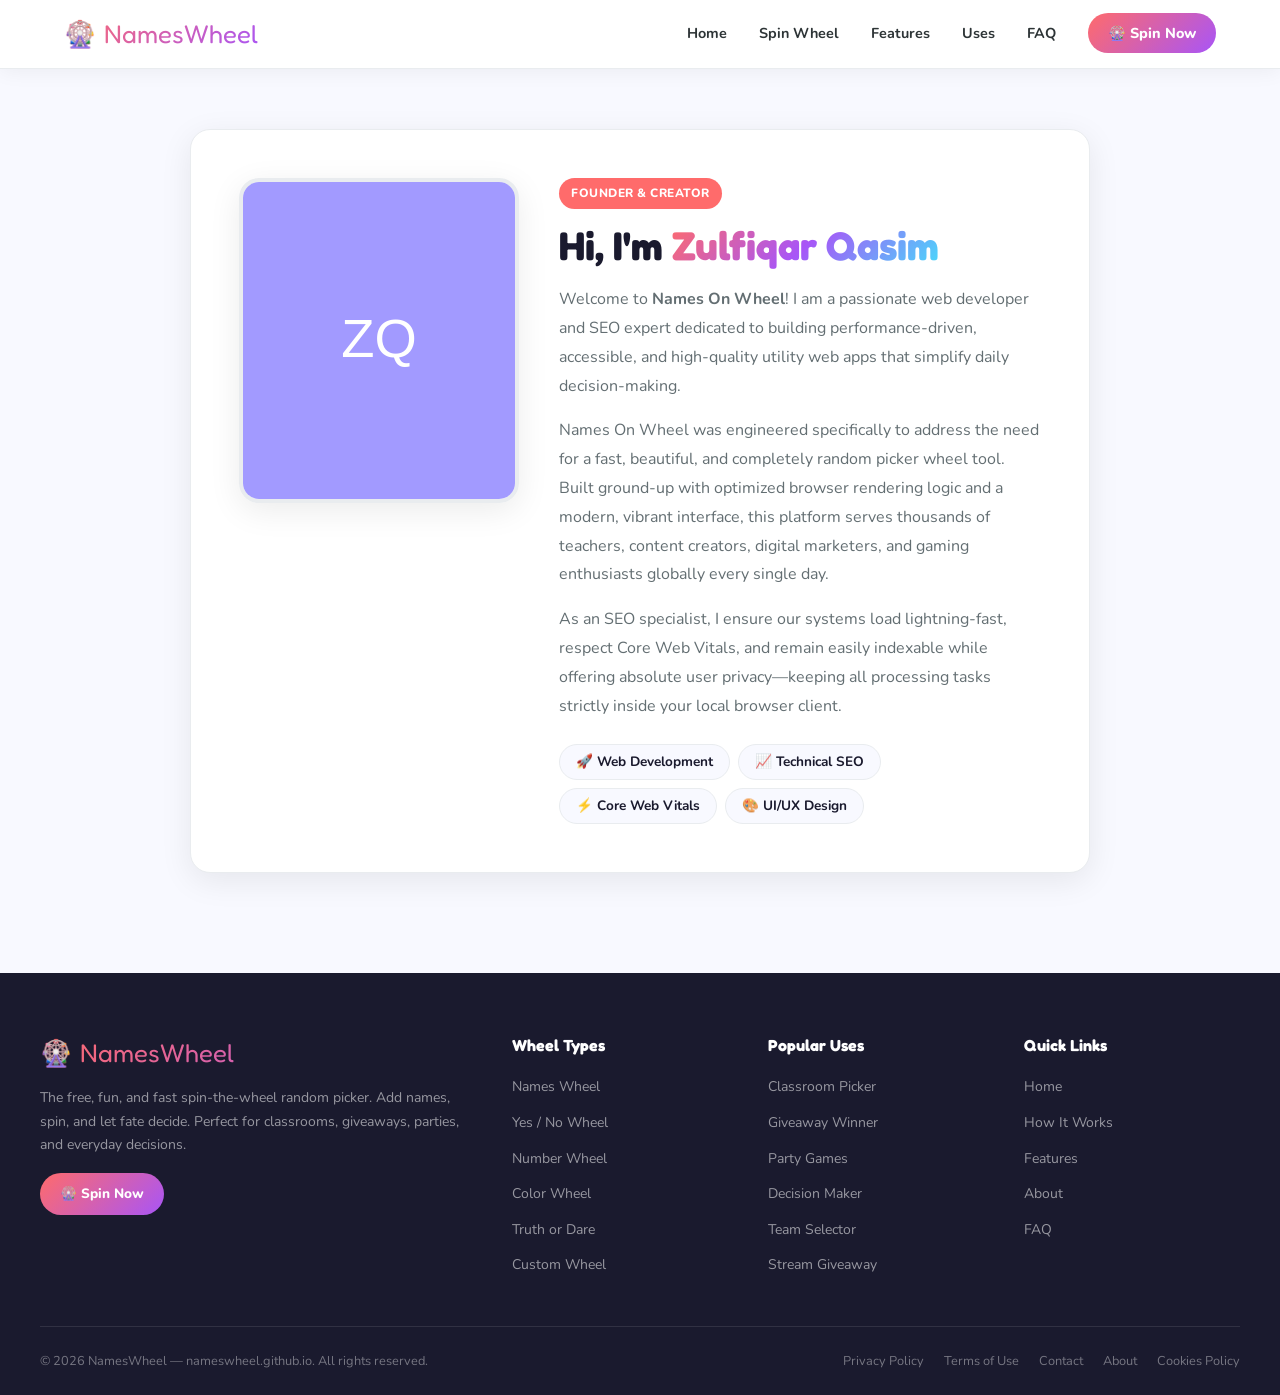
==== about.html @ 21688195 "Create about.html" ====
<!DOCTYPE html>
<html lang="en">
<head>
  <meta charset="UTF-8" />
  <meta name="viewport" content="width=device-width, initial-scale=1.0" />
  <title>About Us – Names On Wheel</title>
  <meta name="description" content="Meet Zulfiqar Qasim, the web developer and SEO expert behind Names On Wheel. Learn more about our high-performance random picker tool." />
  <meta name="author" content="Zulfiqar Qasim" />
  <link rel="canonical" href="https://nameswheel.github.io/about" />
  <link rel="icon" type="image/png" sizes="32x32" href="/favicon.png">

  <link rel="preconnect" href="https://fonts.googleapis.com" />
  <link rel="preconnect" href="https://fonts.gstatic.com" crossorigin />
  <link href="https://fonts.googleapis.com/css2?family=Fredoka+One&family=Nunito:wght@400;600;700;800;900&display=swap" rel="stylesheet" />

  <link rel="stylesheet" href="css/style.css" />

  <style>
    .internal-about-section { padding: 60px 0 100px; background: var(--bg2); }
    .internal-about-card { max-width: 900px; margin: 0 auto; background: #ffffff; padding: 48px; border-radius: var(--radius); border: 1px solid var(--border); box-shadow: var(--shadow); display: grid; grid-template-columns: 280px 1fr; gap: 40px; align-items: start; }
    .author-photo-wrapper { position: relative; width: 100%; border-radius: var(--radius); overflow: hidden; border: 4px solid var(--border); box-shadow: var(--shadow); }
    .author-photo-wrapper img { width: 100%; height: auto; display: block; filter: saturate(1.1); }
    .author-badge { background: var(--primary); color: white; padding: 6px 12px; font-weight: 800; text-transform: uppercase; font-size: 0.75rem; border-radius: 50px; display: inline-block; margin-bottom: 12px; font-family: var(--font-body); letter-spacing: 0.5px; }
    .internal-about-card h1 { font-family: var(--font-display); font-size: 2.5rem; margin-bottom: 16px; line-height: 1.2; color: var(--dark); }
    .author-bio p { color: var(--text-light); margin-bottom: 16px; line-height: 1.8; font-size: 1rem; }
    .author-expertise { display: flex; flex-wrap: wrap; gap: 8px; margin-top: 24px; }
    .expert-tag { background: var(--bg2); border: 1px solid var(--border); color: var(--dark); padding: 6px 16px; border-radius: 50px; font-size: 0.85rem; font-weight: 700; }
    @media (max-width: 768px) {
      .internal-about-card { grid-template-columns: 1fr; padding: 24px; gap: 24px; border-radius: var(--radius-sm); }
      .author-photo-wrapper { max-width: 200px; margin: 0 auto; }
      .internal-about-card h1 { font-size: 2rem; text-align: center; }
      .author-badge { display: block; width: max-content; margin: 0 auto 12px; }
    }
  </style>

  
</head>
<body>

  <div id="header-root"></div>

  <main class="internal-about-section">
    <div class="container">
      <div class="internal-about-card">
        
        <div class="author-photo-sidebar">
          <div class="author-photo-wrapper">
            <img src="assets/zulfiqar-qasim.png" alt="Zulfiqar Qasim" onerror="this.src='data:image/svg+xml;utf8,<svg xmlns=%22http://www.w3.org/2000/svg%22 width=%22300%22 height=%22350%22 style=%22background:%23a29bfe%22><text x=%2250%25%22 y=%2250%25%22 font-size=%2260%22 fill=%22white%22 font-family=%22sans-serif%22 text-anchor=%22middle%22 dy=%22.3em%22>ZQ</text></svg>'">
          </div>
        </div>

        <div class="author-bio">
          <span class="author-badge">Founder & Creator</span>
          <h1>Hi, I'm <span class="gradient-text">Zulfiqar Qasim</span></h1>
          
          <p>Welcome to <strong>Names On Wheel</strong>! I am a passionate web developer and SEO expert dedicated to building performance-driven, accessible, and high-quality utility web apps that simplify daily decision-making.</p>
          
          <p>Names On Wheel was engineered specifically to address the need for a fast, beautiful, and completely random picker wheel tool. Built ground-up with optimized browser rendering logic and a modern, vibrant interface, this platform serves thousands of teachers, content creators, digital marketers, and gaming enthusiasts globally every single day.</p>
          
          <p>As an SEO specialist, I ensure our systems load lightning-fast, respect Core Web Vitals, and remain easily indexable while offering absolute user privacy—keeping all processing tasks strictly inside your local browser client.</p>

          <div class="author-expertise">
            <span class="expert-tag">🚀 Web Development</span>
            <span class="expert-tag">📈 Technical SEO</span>
            <span class="expert-tag">⚡ Core Web Vitals</span>
            <span class="expert-tag">🎨 UI/UX Design</span>
          </div>
        </div>

      </div>
    </div>
  </main>

  <div id="footer-root"></div>

  <script src="js/header.js"></script>
  <script src="js/footer.js"></script>
  <script src="js/app.js"></script>
</body>
</html>
---- css/style.css ----
/* ============================================================
   NAMES ON WHEEL — Main Stylesheet
   Font: Fredoka One (display) + Nunito (body)
   Theme: White background, vivid color bursts
   ============================================================ */

:root {
  --primary: #ff6b6b;
  --primary2: #feca57;
  --accent: #48dbfb;
  --accent2: #ff9ff3;
  --purple: #a29bfe;
  --green: #1dd1a1;
  --dark: #1a1a2e;
  --dark2: #16213e;
  --text: #2d3436;
  --text-light: #636e72;
  --bg: #ffffff;
  --bg2: #f8f9ff;
  --bg3: #fff5f5;
  --border: #e9ecef;
  --shadow: 0 8px 32px rgba(0,0,0,0.08);
  --shadow-strong: 0 20px 60px rgba(0,0,0,0.12);
  --radius: 20px;
  --radius-sm: 12px;
  --font-display: 'Fredoka One', cursive;
  --font-body: 'Nunito', sans-serif;
}

*, *::before, *::after { box-sizing: border-box; margin: 0; padding: 0; }

html { scroll-behavior: smooth; }

body {
  font-family: var(--font-body);
  color: var(--text);
  background: var(--bg);
  overflow-x: hidden;
  line-height: 1.6;
}

/* ---- UTILITY ---- */
.container { max-width: 1200px; margin: 0 auto; padding: 0 24px; }
.gradient-text {
  background: linear-gradient(135deg, var(--primary), #a855f7, var(--accent));
  -webkit-background-clip: text; -webkit-text-fill-color: transparent; background-clip: text;
}
.section-tag {
  display: inline-block; background: linear-gradient(135deg,#ffecd2,#fcb69f);
  color: #c0392b; font-size: 0.75rem; font-weight: 800; letter-spacing: 2px;
  text-transform: uppercase; padding: 6px 16px; border-radius: 100px; margin-bottom: 16px;
}
.section-title { font-family: var(--font-display); font-size: clamp(1.8rem,4vw,2.8rem); line-height: 1.2; margin-bottom: 12px; }
.section-sub { color: var(--text-light); font-size: 1.05rem; max-width: 600px; margin: 0 auto 48px; text-align: center; }

/* ---- HEADER ---- */
.site-header {
  position: sticky; top: 0; z-index: 1000;
  background: rgba(255,255,255,0.95); backdrop-filter: blur(12px);
  border-bottom: 1px solid var(--border);
  box-shadow: 0 2px 20px rgba(0,0,0,0.06);
}
.header-inner {
  display: flex; align-items: center; justify-content: space-between;
  padding: 0 24px; max-width: 1200px; margin: 0 auto; height: 68px;
}
.logo {
  font-family: var(--font-display); font-size: 1.6rem; text-decoration: none;
  background: linear-gradient(135deg, var(--primary), #a855f7);
  -webkit-background-clip: text; -webkit-text-fill-color: transparent; background-clip: text;
  display: flex; align-items: center; gap: 8px;
}
.logo-icon { font-style: normal; -webkit-text-fill-color: initial; }
.nav-links { display: flex; gap: 32px; list-style: none; }
.nav-links a {
  text-decoration: none; color: var(--text); font-weight: 700; font-size: 0.9rem;
  transition: color .2s; position: relative;
}
.nav-links a::after {
  content: ''; position: absolute; bottom: -4px; left: 0; right: 0; height: 2px;
  background: var(--primary); border-radius: 2px; transform: scaleX(0); transition: transform .2s;
}
.nav-links a:hover { color: var(--primary); }
.nav-links a:hover::after { transform: scaleX(1); }
.nav-cta {
  background: linear-gradient(135deg,var(--primary),#a855f7);
  color: white !important; padding: 10px 20px; border-radius: 100px;
  font-weight: 800 !important;
}
.nav-cta::after { display: none; }
.hamburger { display: none; background: none; border: none; cursor: pointer; padding: 4px; }
.ham-line { display: block; width: 24px; height: 2.5px; background: var(--text); border-radius: 2px; margin: 5px 0; transition: all .3s; }
.mobile-nav { display: none; }

/* ---- HERO ---- */
.hero {
  position: relative; overflow: hidden;
  background: linear-gradient(135deg, #1a1a2e 0%, #16213e 40%, #0f3460 100%);
  padding: 90px 24px 0;
}
.hero-bg-circles { position: absolute; inset: 0; pointer-events: none; }
.hc {
  position: absolute; border-radius: 50%;
  background: radial-gradient(circle, rgba(255,107,107,0.25), transparent 70%);
  animation: pulse-slow 6s ease-in-out infinite;
}
.hc1 { width: 400px; height: 400px; top: -100px; left: -100px; animation-delay: 0s; }
.hc2 { width: 300px; height: 300px; top: 50%; right: -50px; background: radial-gradient(circle,rgba(72,219,251,0.2),transparent 70%); animation-delay: 2s; }
.hc3 { width: 200px; height: 200px; bottom: 100px; left: 30%; background: radial-gradient(circle,rgba(162,155,254,0.2),transparent 70%); animation-delay: 4s; }
.hc4 { width: 150px; height: 150px; top: 40px; right: 20%; background: radial-gradient(circle,rgba(254,202,87,0.2),transparent 70%); animation-delay: 1s; }
.hc5 { width: 80px; height: 80px; bottom: 120px; right: 10%; background: radial-gradient(circle,rgba(255,159,243,0.3),transparent 70%); animation-delay: 3s; }

@keyframes pulse-slow { 0%,100%{transform:scale(1);opacity:.8} 50%{transform:scale(1.2);opacity:1} }

.hero-content { position: relative; z-index: 2; max-width: 1200px; margin: 0 auto; display: flex; align-items: center; justify-content: space-between; gap: 60px; }
.hero-text { flex: 1; }
.hero-badge {
  display: inline-flex; align-items: center; gap: 6px;
  background: rgba(255,255,255,0.1); border: 1px solid rgba(255,255,255,0.2);
  color: #feca57; font-size: 0.85rem; font-weight: 700; padding: 8px 16px;
  border-radius: 100px; margin-bottom: 20px; backdrop-filter: blur(4px);
}
.hero-text h1 {
  font-family: var(--font-display); font-size: clamp(2.2rem,5vw,3.8rem);
  line-height: 1.15; color: white; margin-bottom: 20px;
}
.hero-text .gradient-text {
  background: linear-gradient(135deg,#feca57,#ff6b6b,#ff9ff3);
  -webkit-background-clip: text; -webkit-text-fill-color: transparent; background-clip: text;
}
.hero-sub { color: rgba(255,255,255,0.8); font-size: 1.1rem; margin-bottom: 28px; max-width: 500px; }
.hero-stats { display: flex; gap: 32px; margin-bottom: 36px; }
.stat { display: flex; flex-direction: column; }
.stat strong { font-family: var(--font-display); font-size: 2rem; color: #feca57; line-height: 1; }
.stat span { color: rgba(255,255,255,0.6); font-size: 0.8rem; font-weight: 600; }
.btn-hero {
  display: inline-flex; align-items: center; gap: 10px;
  background: linear-gradient(135deg,#ff6b6b,#a855f7);
  color: white; font-size: 1rem; font-weight: 800; padding: 16px 32px;
  border-radius: 100px; text-decoration: none; box-shadow: 0 8px 32px rgba(255,107,107,0.4);
  transition: transform .2s, box-shadow .2s;
}
.btn-hero:hover { transform: translateY(-2px); box-shadow: 0 12px 40px rgba(255,107,107,0.5); }
.hero-wheel-preview { flex: 0 0 320px; display: flex; justify-content: center; }
.mini-wheel { position: relative; }
.mini-wheel-pin {
  position: absolute; top: -10px; left: 50%; transform: translateX(-50%);
  font-size: 1.6rem; color: white; filter: drop-shadow(0 2px 8px rgba(0,0,0,0.5));
  z-index: 5; animation: pin-bounce .6s ease-in-out infinite alternate;
}
@keyframes pin-bounce { from{transform:translateX(-50%) translateY(0)} to{transform:translateX(-50%) translateY(4px)} }
.hero-wave { margin-top: 60px; }
.hero-wave svg { display: block; }

/* ---- WHEEL TYPES NAV ---- */
.wheel-types-nav { padding: 60px 0; background: white; text-align: center; }
.wheel-type-cards { display: flex; gap: 16px; flex-wrap: wrap; justify-content: center; margin-top: 8px; }
.wt-card {
  display: flex; flex-direction: column; align-items: center; gap: 8px;
  padding: 20px 24px; border-radius: var(--radius); border: 2px solid var(--border);
  cursor: pointer; transition: all .25s; background: white; min-width: 130px;
}
.wt-card:hover, .wt-card.active {
  border-color: var(--primary); background: #fff5f5;
  transform: translateY(-4px); box-shadow: 0 8px 24px rgba(255,107,107,0.15);
}
.wt-icon { width: 48px; height: 48px; border-radius: 14px; display: flex; align-items: center; justify-content: center; font-size: 1.5rem; }
.wt-card strong { font-weight: 800; font-size: 0.9rem; }
.wt-card span { font-size: 0.75rem; color: var(--text-light); }

/* ---- SPINNER SECTION ---- */
.spinner-section { padding: 60px 0; background: var(--bg2); }
.spinner-layout { display: grid; grid-template-columns: 280px 1fr 260px; gap: 28px; align-items: start; }

/* Controls */
.spinner-controls {
  background: white; border-radius: var(--radius); padding: 24px;
  box-shadow: var(--shadow); border: 1px solid var(--border);
}
.controls-header { display: flex; align-items: center; justify-content: space-between; margin-bottom: 16px; }
.controls-header h3 { font-family: var(--font-display); font-size: 1.2rem; }
.controls-actions { display: flex; gap: 8px; }
.ctrl-btn {
  background: var(--bg2); border: 1px solid var(--border); border-radius: 10px;
  width: 36px; height: 36px; cursor: pointer; font-size: 1rem; transition: all .2s;
}
.ctrl-btn:hover { background: #fff0f0; border-color: var(--primary); transform: scale(1.1); }
.entry-input-area { margin-bottom: 16px; }
#entriesInput {
  width: 100%; padding: 12px; border: 1.5px solid var(--border); border-radius: 12px;
  font-family: var(--font-body); font-size: 0.9rem; resize: vertical; outline: none;
  transition: border-color .2s; line-height: 1.6;
}
#entriesInput:focus { border-color: var(--primary); }
.input-actions { margin-top: 8px; }
.btn-add {
  width: 100%; display: flex; align-items: center; justify-content: center; gap: 8px;
  background: linear-gradient(135deg,var(--primary),#a855f7);
  color: white; border: none; padding: 10px; border-radius: 12px;
  font-family: var(--font-body); font-weight: 800; font-size: 0.9rem; cursor: pointer;
  transition: transform .2s, box-shadow .2s;
}
.btn-add:hover { transform: translateY(-1px); box-shadow: 0 4px 16px rgba(255,107,107,0.35); }
.entries-list-wrap { margin-bottom: 16px; }
.entries-list-header { display: flex; justify-content: space-between; align-items: center; margin-bottom: 8px; font-size: 0.8rem; font-weight: 700; }
.link-btn { background: none; border: none; color: var(--primary); cursor: pointer; font-size: 0.8rem; font-weight: 700; font-family: var(--font-body); }
.entries-list { list-style: none; max-height: 180px; overflow-y: auto; display: flex; flex-direction: column; gap: 4px; }
.entries-list::-webkit-scrollbar { width: 4px; }
.entries-list::-webkit-scrollbar-thumb { background: var(--border); border-radius: 4px; }
.entry-item {
  display: flex; align-items: center; gap: 8px; padding: 6px 10px;
  background: var(--bg2); border-radius: 8px; font-size: 0.85rem;
}
.entry-dot { width: 10px; height: 10px; border-radius: 50%; flex-shrink: 0; }
.entry-name { flex: 1; font-weight: 600; overflow: hidden; text-overflow: ellipsis; white-space: nowrap; }
.entry-del { background: none; border: none; cursor: pointer; color: #ccc; font-size: 0.85rem; padding: 2px; transition: color .2s; }
.entry-del:hover { color: var(--primary); }
.theme-picker { margin-bottom: 16px; }
.theme-label { font-size: 0.8rem; font-weight: 800; display: block; margin-bottom: 8px; }
.theme-swatches { display: flex; gap: 8px; }
.swatch {
  width: 28px; height: 28px; border-radius: 50%; cursor: pointer; border: 3px solid transparent;
  transition: transform .2s, border-color .2s; outline: none;
}
.swatch[data-theme="vivid"] { background: linear-gradient(135deg,#ff6b6b,#feca57,#48dbfb,#ff9ff3); }
.swatch[data-theme="candy"] { background: linear-gradient(135deg,#fd79a8,#e17055,#fdcb6e); }
.swatch[data-theme="ocean"] { background: linear-gradient(135deg,#00b894,#0984e3,#74b9ff); }
.swatch[data-theme="sunset"] { background: linear-gradient(135deg,#e17055,#fdcb6e,#fd79a8); }
.swatch[data-theme="forest"] { background: linear-gradient(135deg,#00b894,#55efc4,#26de81); }
.swatch[data-theme="mono"] { background: linear-gradient(135deg,#636e72,#b2bec3,#dfe6e9); }
.swatch.active, .swatch:hover { transform: scale(1.2); border-color: var(--dark); }
.spin-options { display: flex; flex-direction: column; gap: 8px; }
.opt-toggle { display: flex; align-items: center; gap: 8px; cursor: pointer; font-size: 0.85rem; font-weight: 600; }
.opt-toggle input { accent-color: var(--primary); width: 16px; height: 16px; }

/* Wheel Center */
.wheel-center { display: flex; flex-direction: column; align-items: center; gap: 20px; }
.wheel-wrapper { position: relative; display: flex; align-items: center; justify-content: center; }
.wheel-glow {
  position: absolute; width: 500px; height: 500px; border-radius: 50%;
  background: radial-gradient(circle,rgba(255,107,107,0.15),transparent 70%);
  animation: glow-pulse 3s ease-in-out infinite;
}
@keyframes glow-pulse { 0%,100%{transform:scale(1)} 50%{transform:scale(1.1)} }
#wheelCanvas { display: block; border-radius: 50%; box-shadow: 0 20px 80px rgba(0,0,0,0.15), 0 0 0 6px white, 0 0 0 8px rgba(255,107,107,0.3); cursor: pointer; }
.wheel-pointer {
  position: absolute; top: -18px; left: 50%; transform: translateX(-50%);
  font-size: 2rem; color: var(--primary); filter: drop-shadow(0 4px 8px rgba(0,0,0,0.2));
  z-index: 10; animation: pointer-bob .8s ease-in-out infinite alternate;
}
@keyframes pointer-bob { from{transform:translateX(-50%) translateY(0)} to{transform:translateX(-50%) translateY(5px)} }
.wheel-center-btn {
  position: absolute; width: 76px; height: 76px; border-radius: 50%; z-index: 10;
  background: white; box-shadow: 0 4px 20px rgba(0,0,0,0.2), inset 0 2px 4px rgba(255,255,255,0.8);
  display: flex; align-items: center; justify-content: center; cursor: pointer;
  font-family: var(--font-display); font-size: 0.95rem; font-weight: 700;
  background: linear-gradient(135deg,#ff6b6b,#a855f7); color: white;
  transition: transform .2s;
}
.wheel-center-btn:hover { transform: scale(1.08); }
.btn-spin {
  display: flex; align-items: center; gap: 10px;
  background: linear-gradient(135deg,var(--primary),#a855f7);
  color: white; border: none; padding: 16px 48px; border-radius: 100px;
  font-family: var(--font-body); font-weight: 900; font-size: 1.1rem; cursor: pointer;
  box-shadow: 0 8px 32px rgba(255,107,107,0.4); transition: all .2s; letter-spacing: 1px;
}
.btn-spin:hover { transform: translateY(-3px); box-shadow: 0 14px 40px rgba(255,107,107,0.5); }
.btn-spin:active { transform: translateY(-1px); }
.btn-spin:disabled { opacity: 0.6; cursor: not-allowed; transform: none; }

/* Results Panel */
.results-panel {
  background: white; border-radius: var(--radius); padding: 24px;
  box-shadow: var(--shadow); border: 1px solid var(--border); display: flex; flex-direction: column; gap: 16px;
}
.results-panel h3 { font-family: var(--font-display); font-size: 1.2rem; }
.winner-display {
  min-height: 120px; border-radius: var(--radius-sm);
  border: 2px dashed var(--border); display: flex; align-items: center; justify-content: center;
  transition: all .3s;
}
.winner-placeholder { text-align: center; color: var(--text-light); }
.winner-placeholder .winner-icon { font-size: 2rem; display: block; margin-bottom: 8px; }
.winner-placeholder p { font-size: 0.85rem; }
.winner-card {
  width: 100%; padding: 20px; text-align: center;
  background: linear-gradient(135deg,#fff5f5,#ffecd2);
  border-radius: var(--radius-sm);
}
.winner-card .w-emoji { font-size: 2.5rem; }
.winner-card .w-label { font-size: 0.75rem; font-weight: 800; color: var(--text-light); letter-spacing: 1px; text-transform: uppercase; margin: 8px 0 4px; }
.winner-card .w-name { font-family: var(--font-display); font-size: 1.5rem; color: var(--primary); }
.winner-card .w-spin-num { font-size: 0.75rem; color: var(--text-light); margin-top: 6px; }
.history-wrap { flex: 1; }
.history-header { display: flex; justify-content: space-between; font-size: 0.8rem; font-weight: 800; margin-bottom: 8px; }
.history-list { list-style: none; display: flex; flex-direction: column; gap: 4px; max-height: 200px; overflow-y: auto; }
.history-list::-webkit-scrollbar { width: 3px; }
.history-list::-webkit-scrollbar-thumb { background: var(--border); }
.history-item { display: flex; justify-content: space-between; align-items: center; padding: 6px 10px; background: var(--bg2); border-radius: 8px; font-size: 0.8rem; }
.hi-name { font-weight: 700; }
.hi-time { color: var(--text-light); font-size: 0.72rem; }
.history-empty { color: var(--text-light); font-size: 0.85rem; text-align: center; padding: 16px; }
.share-result { display: flex; gap: 8px; }
.btn-share, .btn-copy {
  flex: 1; padding: 10px; border: none; border-radius: 12px; cursor: pointer;
  font-family: var(--font-body); font-weight: 700; font-size: 0.85rem; transition: all .2s;
}
.btn-share { background: linear-gradient(135deg,#48dbfb,#0984e3); color: white; }
.btn-copy { background: var(--bg2); color: var(--text); border: 1.5px solid var(--border); }
.btn-copy:hover { background: #f0f0f0; }

/* ---- HOW IT WORKS ---- */
.how-it-works { padding: 80px 0; background: white; text-align: center; }
.steps-grid { display: flex; align-items: center; justify-content: center; gap: 0; flex-wrap: wrap; margin-top: 8px; }
.step-card {
  flex: 1; min-width: 200px; max-width: 280px; padding: 36px 24px;
  background: white; border-radius: var(--radius); border: 2px solid var(--border);
  position: relative; transition: all .3s;
}
.step-card:hover { border-color: var(--primary); transform: translateY(-6px); box-shadow: var(--shadow-strong); }
.step-num { font-family: var(--font-display); font-size: 3rem; color: rgba(255,107,107,0.12); position: absolute; top: 12px; right: 20px; }
.step-icon { font-size: 2.5rem; margin-bottom: 16px; }
.step-card h4 { font-family: var(--font-display); font-size: 1.2rem; margin-bottom: 10px; }
.step-card p { font-size: 0.9rem; color: var(--text-light); }
.step-arrow { font-size: 2rem; color: var(--primary); padding: 0 16px; opacity: 0.5; }

/* ---- FEATURES ---- */
.features-section { padding: 80px 0; background: var(--bg2); text-align: center; }
.features-grid { display: grid; grid-template-columns: repeat(auto-fill, minmax(240px, 1fr)); gap: 24px; margin-top: 8px; text-align: left; }
.feat-card {
  background: white; border-radius: var(--radius); padding: 28px 24px;
  border: 1px solid var(--border); transition: all .3s;
}
.feat-card:hover { transform: translateY(-6px); box-shadow: var(--shadow-strong); border-color: var(--primary); }
.feat-icon { font-size: 2rem; margin-bottom: 14px; }
.feat-card h4 { font-family: var(--font-display); font-size: 1.1rem; margin-bottom: 8px; }
.feat-card p { font-size: 0.875rem; color: var(--text-light); }

/* ---- USE CASES ---- */
.use-cases-section { padding: 80px 0; background: white; text-align: center; }
.use-cases-grid { display: grid; grid-template-columns: repeat(auto-fill, minmax(300px, 1fr)); gap: 24px; text-align: left; }
.use-card {
  border-radius: var(--radius); padding: 32px 28px; position: relative;
  overflow: hidden; background: white; border: 1px solid var(--border); transition: all .3s;
}
.use-card:hover { transform: translateY(-6px); box-shadow: var(--shadow-strong); }
.use-bg { position: absolute; top: 0; left: 0; right: 0; height: 6px; }
.use-emoji { font-size: 2.5rem; display: block; margin-bottom: 14px; }
.use-card h4 { font-family: var(--font-display); font-size: 1.15rem; margin-bottom: 10px; }
.use-card p { font-size: 0.875rem; color: var(--text-light); }

/* ---- ABOUT ---- */
.about-section { padding: 80px 0; background: var(--bg2); }
.about-grid { display: grid; grid-template-columns: 1fr 1fr; gap: 60px; align-items: center; }
.about-text .section-tag { margin-bottom: 16px; }
.about-text h2 { font-family: var(--font-display); font-size: clamp(1.8rem,3vw,2.4rem); margin-bottom: 20px; line-height: 1.2; }
.about-text p { color: var(--text-light); margin-bottom: 16px; line-height: 1.8; }
.about-tags { display: flex; flex-wrap: wrap; gap: 8px; margin-top: 24px; }
.tag {
  background: white; border: 1.5px solid var(--border); color: var(--text);
  padding: 6px 14px; border-radius: 100px; font-size: 0.8rem; font-weight: 700;
  transition: all .2s;
}
.tag:hover { border-color: var(--primary); color: var(--primary); background: #fff5f5; }
.about-visual { display: flex; align-items: center; justify-content: center; }
.about-card-stack { position: relative; width: 260px; height: 260px; }
.acard {
  position: absolute; border-radius: var(--radius); padding: 16px 24px;
  font-family: var(--font-display); font-size: 1.1rem; white-space: nowrap;
  color: white; box-shadow: var(--shadow-strong);
}
.acard1 { background: linear-gradient(135deg,#ff6b6b,#feca57); top: 0; left: 0; transform: rotate(-6deg); z-index: 4; }
.acard2 { background: linear-gradient(135deg,#a29bfe,#6c5ce7); top: 40px; right: 0; transform: rotate(4deg); z-index: 3; }
.acard3 { background: linear-gradient(135deg,#1dd1a1,#10ac84); bottom: 60px; left: 20px; transform: rotate(-3deg); z-index: 2; }
.acard4 { background: linear-gradient(135deg,#48dbfb,#0984e3); bottom: 0; right: 20px; transform: rotate(5deg); z-index: 1; }

/* ---- FAQ ---- */
.faq-section { padding: 80px 0; background: white; text-align: center; }
.faq-list { max-width: 760px; margin: 0 auto; text-align: left; }
.faq-item { border: 1.5px solid var(--border); border-radius: var(--radius-sm); margin-bottom: 12px; overflow: hidden; }
.faq-q {
  width: 100%; display: flex; justify-content: space-between; align-items: center;
  padding: 18px 20px; background: white; border: none; cursor: pointer;
  font-family: var(--font-body); font-weight: 800; font-size: 0.95rem; text-align: left;
  transition: background .2s; gap: 16px;
}
.faq-q:hover { background: #fff5f5; }
.faq-arrow { font-size: 1.4rem; color: var(--primary); flex-shrink: 0; transition: transform .3s; }
.faq-item.open .faq-arrow { transform: rotate(45deg); }
.faq-a { display: none; padding: 0 20px 18px; }
.faq-item.open .faq-a { display: block; }
.faq-a p { font-size: 0.9rem; color: var(--text-light); line-height: 1.7; }
.faq-a code { background: var(--bg2); padding: 2px 6px; border-radius: 4px; font-size: 0.85rem; }

/* ---- CTA ---- */
.cta-section {
  padding: 80px 24px; position: relative; overflow: hidden;
  background: linear-gradient(135deg,#1a1a2e,#16213e,#0f3460); text-align: center;
}
.cta-bg-circles { position: absolute; inset: 0; pointer-events: none; }
.cc { position: absolute; border-radius: 50%; }
.cc1 { width: 500px; height: 500px; top: -200px; left: -200px; background: radial-gradient(circle,rgba(255,107,107,0.2),transparent 70%); }
.cc2 { width: 400px; height: 400px; bottom: -150px; right: -150px; background: radial-gradient(circle,rgba(72,219,251,0.15),transparent 70%); }
.cta-content { position: relative; z-index: 2; }
.cta-content h2 { font-family: var(--font-display); font-size: clamp(1.8rem,4vw,2.8rem); color: white; margin-bottom: 16px; }
.cta-content p { color: rgba(255,255,255,0.75); font-size: 1.05rem; max-width: 540px; margin: 0 auto 32px; }
.btn-cta-hero { margin: 0 auto; }

/* ---- FOOTER ---- */
.site-footer { background: var(--dark); color: rgba(255,255,255,0.8); padding: 60px 24px 24px; }
.footer-inner { max-width: 1200px; margin: 0 auto; }
.footer-grid { display: grid; grid-template-columns: 2fr 1fr 1fr 1fr; gap: 40px; margin-bottom: 48px; }
.footer-brand .logo { color: white; }
.footer-brand p { color: rgba(255,255,255,0.55); font-size: 0.875rem; margin-top: 12px; line-height: 1.7; }
.footer-col h5 { font-family: var(--font-display); color: white; font-size: 1rem; margin-bottom: 16px; }
.footer-col ul { list-style: none; display: flex; flex-direction: column; gap: 10px; }
.footer-col a { color: rgba(255,255,255,0.55); text-decoration: none; font-size: 0.875rem; transition: color .2s; }
.footer-col a:hover { color: #feca57; }
.footer-bottom { border-top: 1px solid rgba(255,255,255,0.1); padding-top: 24px; display: flex; justify-content: space-between; align-items: center; flex-wrap: wrap; gap: 12px; }
.footer-bottom p { font-size: 0.8rem; color: rgba(255,255,255,0.4); }
.footer-bottom-links { display: flex; gap: 20px; }
.footer-bottom-links a { color: rgba(255,255,255,0.4); font-size: 0.8rem; text-decoration: none; transition: color .2s; }
.footer-bottom-links a:hover { color: #feca57; }

/* ---- MODAL ---- */
.modal-overlay {
  display: none; position: fixed; inset: 0; z-index: 9999;
  background: rgba(0,0,0,0.6); backdrop-filter: blur(6px);
  align-items: center; justify-content: center;
}
.modal-overlay.active { display: flex; }
.modal-box {
  background: white; border-radius: var(--radius); padding: 48px 40px; text-align: center;
  box-shadow: 0 40px 120px rgba(0,0,0,0.3); position: relative; overflow: hidden;
  max-width: 400px; width: 90%; animation: modal-pop .4s cubic-bezier(0.175,0.885,0.32,1.275);
}
@keyframes modal-pop { from{transform:scale(0.7);opacity:0} to{transform:scale(1);opacity:1} }
.modal-emoji { font-size: 4rem; margin-bottom: 8px; }
.modal-box h2 { font-family: var(--font-display); font-size: 1.8rem; margin-bottom: 16px; color: var(--text); }
.modal-winner-name { font-family: var(--font-display); font-size: 2.2rem; color: var(--primary); margin-bottom: 28px; padding: 16px 24px; background: #fff5f5; border-radius: var(--radius-sm); }
.modal-actions { display: flex; gap: 12px; }
.btn-modal-spin, .btn-modal-close {
  flex: 1; padding: 14px; border: none; border-radius: 14px; cursor: pointer;
  font-family: var(--font-body); font-weight: 800; font-size: 1rem; transition: all .2s;
}
.btn-modal-spin { background: linear-gradient(135deg,var(--primary),#a855f7); color: white; }
.btn-modal-close { background: var(--bg2); color: var(--text); border: 2px solid var(--border); }
.btn-modal-spin:hover { transform: translateY(-2px); }
.modal-confetti { position: absolute; top: 0; left: 0; right: 0; height: 100%; pointer-events: none; overflow: hidden; }

/* ---- CONFETTI PARTICLES ---- */
.confetti-piece {
  position: fixed; width: 10px; height: 10px; border-radius: 2px;
  animation: confetti-fall 3s ease-in forwards;
  pointer-events: none; z-index: 10000;
}
@keyframes confetti-fall {
  0% { transform: translateY(-100px) rotate(0deg); opacity: 1; }
  100% { transform: translateY(100vh) rotate(720deg); opacity: 0; }
}

/* ---- TOAST ---- */
.toast {
  position: fixed; bottom: 24px; left: 50%; transform: translateX(-50%) translateY(80px);
  background: var(--dark); color: white; padding: 12px 24px; border-radius: 100px;
  font-weight: 700; font-size: 0.9rem; z-index: 10001;
  transition: transform .3s cubic-bezier(0.175,0.885,0.32,1.275);
  box-shadow: var(--shadow-strong);
}
.toast.show { transform: translateX(-50%) translateY(0); }

/* ---- ANIMATIONS ---- */
.fade-in-up {
  opacity: 0; transform: translateY(30px);
  animation: fadeInUp .6s ease forwards;
}
@keyframes fadeInUp { to { opacity: 1; transform: translateY(0); } }

.spin-anim { animation: spin-once 0.4s linear; }
@keyframes spin-once { to { transform: rotate(360deg); } }

/* ---- RESPONSIVE ---- */
@media (max-width: 1024px) {
  .spinner-layout { grid-template-columns: 1fr 1fr; }
  .results-panel { grid-column: 1 / -1; }
  .about-grid { grid-template-columns: 1fr; }
  .about-visual { display: none; }
  .footer-grid { grid-template-columns: 1fr 1fr; }
}
@media (max-width: 768px) {
  .spinner-layout { grid-template-columns: 1fr; }
  .hero-content { flex-direction: column; text-align: center; }
  .hero-sub, .hero-stats { margin-left: auto; margin-right: auto; }
  .hero-stats { justify-content: center; }
  .hero-wheel-preview { order: -1; }
  .nav-links { display: none; }
  .hamburger { display: block; }
  .mobile-nav.open {
    display: flex; flex-direction: column; gap: 0;
    position: fixed; top: 68px; left: 0; right: 0; bottom: 0;
    background: white; padding: 24px; z-index: 999;
  }
  .mobile-nav.open a {
    display: block; padding: 16px 0; border-bottom: 1px solid var(--border);
    font-weight: 700; text-decoration: none; color: var(--text); font-size: 1.1rem;
  }
  .steps-grid { flex-direction: column; align-items: stretch; }
  .step-arrow { transform: rotate(90deg); text-align: center; }
  .footer-grid { grid-template-columns: 1fr; }
  .footer-bottom { flex-direction: column; text-align: center; }
  #wheelCanvas { width: 320px !important; height: 320px !important; }
  .wheel-wrapper { transform: scale(0.85); }
}
@media (max-width: 480px) {
  .wheel-type-cards { gap: 10px; }
  .wt-card { min-width: 100px; padding: 14px 12px; }
  .btn-spin { padding: 14px 32px; font-size: 0.95rem; }
}
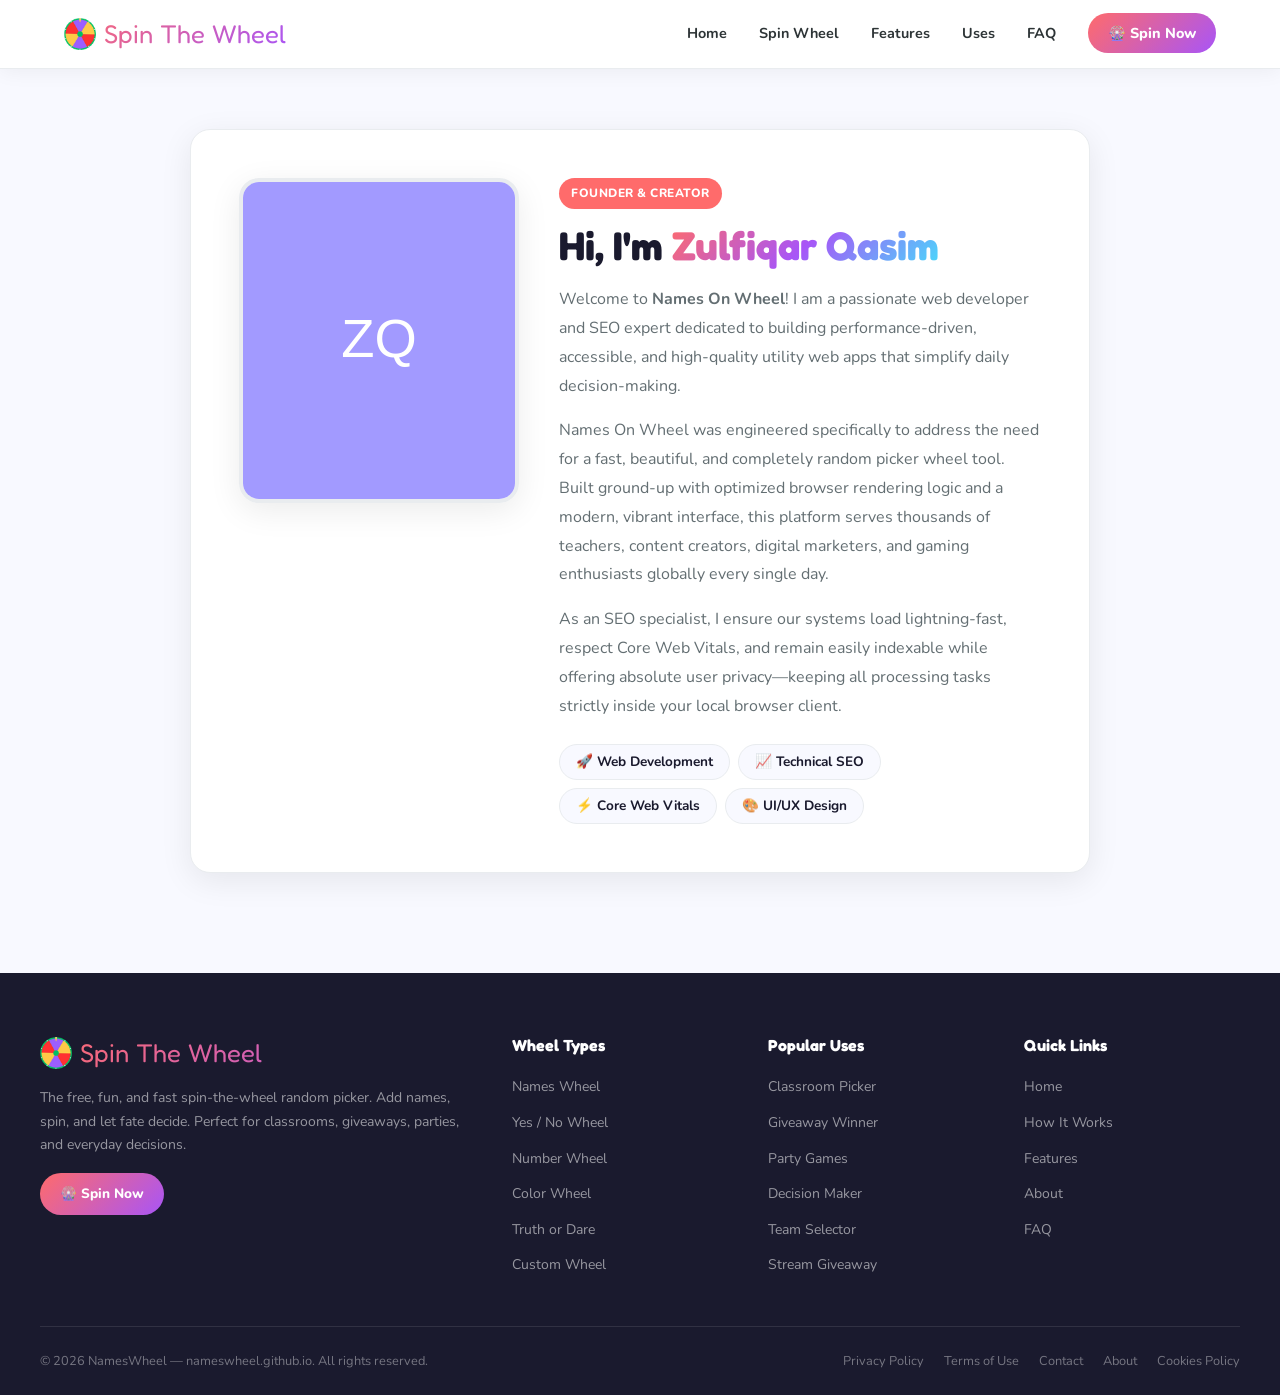
==== commit 4c3ca4a1: "Update about.html" ====
--- a/about.html
+++ b/about.html
@@ -3,17 +3,17 @@
 <head>
   <meta charset="UTF-8" />
   <meta name="viewport" content="width=device-width, initial-scale=1.0" />
-  <title>About Us – Names On Wheel</title>
+  <title>About Us – Spin The Wheel Game</title>
   <meta name="description" content="Meet Zulfiqar Qasim, the web developer and SEO expert behind Names On Wheel. Learn more about our high-performance random picker tool." />
   <meta name="author" content="Zulfiqar Qasim" />
-  <link rel="canonical" href="https://nameswheel.github.io/about" />
+  <link rel="canonical" href="https://wheelgame.github.io/about" />
   <link rel="icon" type="image/png" sizes="32x32" href="/favicon.png">
 
   <link rel="preconnect" href="https://fonts.googleapis.com" />
   <link rel="preconnect" href="https://fonts.gstatic.com" crossorigin />
   <link href="https://fonts.googleapis.com/css2?family=Fredoka+One&family=Nunito:wght@400;600;700;800;900&display=swap" rel="stylesheet" />
 
-  <link rel="stylesheet" href="css/style.css" />
+  <link rel="stylesheet" href="/css/style.css" />
 
   <style>
     .internal-about-section { padding: 60px 0 100px; background: var(--bg2); }
--- a/css/style.css
+++ b/css/style.css
@@ -56,7 +56,9 @@
 /* ---- HEADER ---- */
 .site-header {
   position: sticky; top: 0; z-index: 1000;
-  background: rgba(255,255,255,0.95); backdrop-filter: blur(12px);
+  background: rgba(255,255,255,0.98);
+  backdrop-filter: blur(12px);
+  -webkit-backdrop-filter: blur(12px);
   border-bottom: 1px solid var(--border);
   box-shadow: 0 2px 20px rgba(0,0,0,0.06);
 }
@@ -70,8 +72,13 @@
   -webkit-background-clip: text; -webkit-text-fill-color: transparent; background-clip: text;
   display: flex; align-items: center; gap: 8px;
 }
+.logo-image {
+  height: 32px;
+  width: auto;
+  -webkit-text-fill-color: initial;
+}
 .logo-icon { font-style: normal; -webkit-text-fill-color: initial; }
-.nav-links { display: flex; gap: 32px; list-style: none; }
+.nav-links { display: flex; gap: 32px; list-style: none; align-items: center; }
 .nav-links a {
   text-decoration: none; color: var(--text); font-weight: 700; font-size: 0.9rem;
   transition: color .2s; position: relative;
@@ -88,15 +95,104 @@
   font-weight: 800 !important;
 }
 .nav-cta::after { display: none; }
-.hamburger { display: none; background: none; border: none; cursor: pointer; padding: 4px; }
-.ham-line { display: block; width: 24px; height: 2.5px; background: var(--text); border-radius: 2px; margin: 5px 0; transition: all .3s; }
-.mobile-nav { display: none; }
+.nav-cta:hover { transform: translateY(-2px); box-shadow: 0 4px 16px rgba(255,107,107,0.3); }
+
+.hamburger { 
+  display: none; 
+  background: none; 
+  border: none; 
+  cursor: pointer; 
+  padding: 8px;
+  border-radius: 8px;
+  transition: background 0.2s;
+}
+.hamburger:hover {
+  background: rgba(0,0,0,0.05);
+}
+.ham-line { 
+  display: block; 
+  width: 24px; 
+  height: 2.5px; 
+  background: var(--text); 
+  border-radius: 2px; 
+  margin: 5px 0; 
+  transition: all .3s; 
+}
+.hamburger.open .ham-line:nth-child(1) {
+  transform: rotate(45deg) translate(5px, 5px);
+}
+.hamburger.open .ham-line:nth-child(2) {
+  opacity: 0;
+}
+.hamburger.open .ham-line:nth-child(3) {
+  transform: rotate(-45deg) translate(5px, -5px);
+}
+
+/* ---- MOBILE NAV ---- */
+.mobile-nav {
+  display: none;
+  position: fixed;
+  top: 68px;
+  left: 0;
+  right: 0;
+  bottom: 0;
+  background: white;
+  z-index: 999;
+  overflow-y: auto;
+  padding: 0;
+  box-shadow: 0 20px 60px rgba(0,0,0,0.15);
+  opacity: 0;
+  visibility: hidden;
+  transition: opacity 0.3s ease, visibility 0.3s ease;
+}
+.mobile-nav.open {
+  display: block;
+  opacity: 1;
+  visibility: visible;
+}
+.mobile-nav-inner {
+  padding: 20px 24px 40px;
+  display: flex;
+  flex-direction: column;
+  gap: 4px;
+}
+.mobile-nav-inner a {
+  display: block;
+  padding: 14px 16px;
+  font-weight: 700;
+  font-size: 1.05rem;
+  text-decoration: none;
+  color: var(--text);
+  border-radius: 12px;
+  transition: all 0.2s;
+}
+.mobile-nav-inner a:hover {
+  background: #fff5f5;
+  color: var(--primary);
+}
+.mobile-nav-inner a:active {
+  transform: scale(0.98);
+}
+.mobile-nav-inner .mobile-cta {
+  margin-top: 12px;
+  background: linear-gradient(135deg, var(--primary), #a855f7);
+  color: white !important;
+  text-align: center;
+  padding: 16px;
+  border-radius: 14px;
+  font-weight: 800;
+}
+.mobile-nav-inner .mobile-cta:hover {
+  background: linear-gradient(135deg, #ff5252, #9333ea);
+  transform: translateY(-2px);
+  box-shadow: 0 8px 24px rgba(255,107,107,0.3);
+}
 
 /* ---- HERO ---- */
 .hero {
   position: relative; overflow: hidden;
   background: linear-gradient(135deg, #1a1a2e 0%, #16213e 40%, #0f3460 100%);
-  padding: 90px 24px 0;
+  padding: 45px 12px 0;
 }
 .hero-bg-circles { position: absolute; inset: 0; pointer-events: none; }
 .hc {
@@ -152,6 +248,12 @@
 .hero-wave { margin-top: 60px; }
 .hero-wave svg { display: block; }
 
+/* ---- MAIN CONTENT WRAPPER (for mobile reorder) ---- */
+.main-content-wrapper {
+  display: flex;
+  flex-direction: column;
+}
+
 /* ---- WHEEL TYPES NAV ---- */
 .wheel-types-nav { padding: 60px 0; background: white; text-align: center; }
 .wheel-type-cards { display: flex; gap: 16px; flex-wrap: wrap; justify-content: center; margin-top: 8px; }
@@ -242,7 +344,13 @@
   animation: glow-pulse 3s ease-in-out infinite;
 }
 @keyframes glow-pulse { 0%,100%{transform:scale(1)} 50%{transform:scale(1.1)} }
-#wheelCanvas { display: block; border-radius: 50%; box-shadow: 0 20px 80px rgba(0,0,0,0.15), 0 0 0 6px white, 0 0 0 8px rgba(255,107,107,0.3); cursor: pointer; }
+#wheelCanvas { 
+  display: block; 
+  border-radius: 50%; 
+  box-shadow: 0 20px 80px rgba(0,0,0,0.15), 0 0 0 6px white, 0 0 0 8px rgba(255,107,107,0.3); 
+  cursor: pointer; 
+  background: #f8f9ff;
+}
 .wheel-pointer {
   position: absolute; top: -18px; left: 50%; transform: translateX(-50%);
   font-size: 2rem; color: var(--primary); filter: drop-shadow(0 4px 8px rgba(0,0,0,0.2));
@@ -488,23 +596,89 @@
   .about-visual { display: none; }
   .footer-grid { grid-template-columns: 1fr 1fr; }
 }
+
 @media (max-width: 768px) {
+  /* Hide desktop nav, show hamburger */
+  .nav-links { display: none; }
+  .hamburger { display: block; }
+
+  /* Mobile nav - solid white background */
+  .mobile-nav {
+    display: none;
+    position: fixed;
+    top: 68px;
+    left: 0;
+    right: 0;
+    bottom: 0;
+    background: white;
+    z-index: 999;
+    overflow-y: auto;
+    padding: 0;
+    box-shadow: 0 20px 60px rgba(0,0,0,0.15);
+    opacity: 0;
+    visibility: hidden;
+    transition: opacity 0.3s ease, visibility 0.3s ease;
+  }
+  .mobile-nav.open {
+    display: block;
+    opacity: 1;
+    visibility: visible;
+  }
+  .mobile-nav-inner {
+    padding: 20px 24px 40px;
+    display: flex;
+    flex-direction: column;
+    gap: 4px;
+  }
+  .mobile-nav-inner a {
+    display: block;
+    padding: 14px 16px;
+    font-weight: 700;
+    font-size: 1.05rem;
+    text-decoration: none;
+    color: var(--text);
+    border-radius: 12px;
+    transition: all 0.2s;
+  }
+  .mobile-nav-inner a:hover {
+    background: #fff5f5;
+    color: var(--primary);
+  }
+  .mobile-nav-inner a:active {
+    transform: scale(0.98);
+  }
+  .mobile-nav-inner .mobile-cta {
+    margin-top: 12px;
+    background: linear-gradient(135deg, var(--primary), #a855f7);
+    color: white !important;
+    text-align: center;
+    padding: 16px;
+    border-radius: 14px;
+    font-weight: 800;
+  }
+  .mobile-nav-inner .mobile-cta:hover {
+    background: linear-gradient(135deg, #ff5252, #9333ea);
+    transform: translateY(-2px);
+    box-shadow: 0 8px 24px rgba(255,107,107,0.3);
+  }
+
+  /* Reorder: Spin wheel above navigation */
+  .main-content-wrapper {
+    display: flex;
+    flex-direction: column;
+  }
+  .spinner-section {
+    order: -1 !important;
+  }
+  .wheel-types-nav {
+    order: 0 !important;
+  }
+
   .spinner-layout { grid-template-columns: 1fr; }
   .hero-content { flex-direction: column; text-align: center; }
   .hero-sub, .hero-stats { margin-left: auto; margin-right: auto; }
   .hero-stats { justify-content: center; }
   .hero-wheel-preview { order: -1; }
-  .nav-links { display: none; }
-  .hamburger { display: block; }
-  .mobile-nav.open {
-    display: flex; flex-direction: column; gap: 0;
-    position: fixed; top: 68px; left: 0; right: 0; bottom: 0;
-    background: white; padding: 24px; z-index: 999;
-  }
-  .mobile-nav.open a {
-    display: block; padding: 16px 0; border-bottom: 1px solid var(--border);
-    font-weight: 700; text-decoration: none; color: var(--text); font-size: 1.1rem;
-  }
   .steps-grid { flex-direction: column; align-items: stretch; }
   .step-arrow { transform: rotate(90deg); text-align: center; }
   .footer-grid { grid-template-columns: 1fr; }
@@ -512,6 +686,7 @@
   #wheelCanvas { width: 320px !important; height: 320px !important; }
   .wheel-wrapper { transform: scale(0.85); }
 }
+
 @media (max-width: 480px) {
   .wheel-type-cards { gap: 10px; }
   .wt-card { min-width: 100px; padding: 14px 12px; }
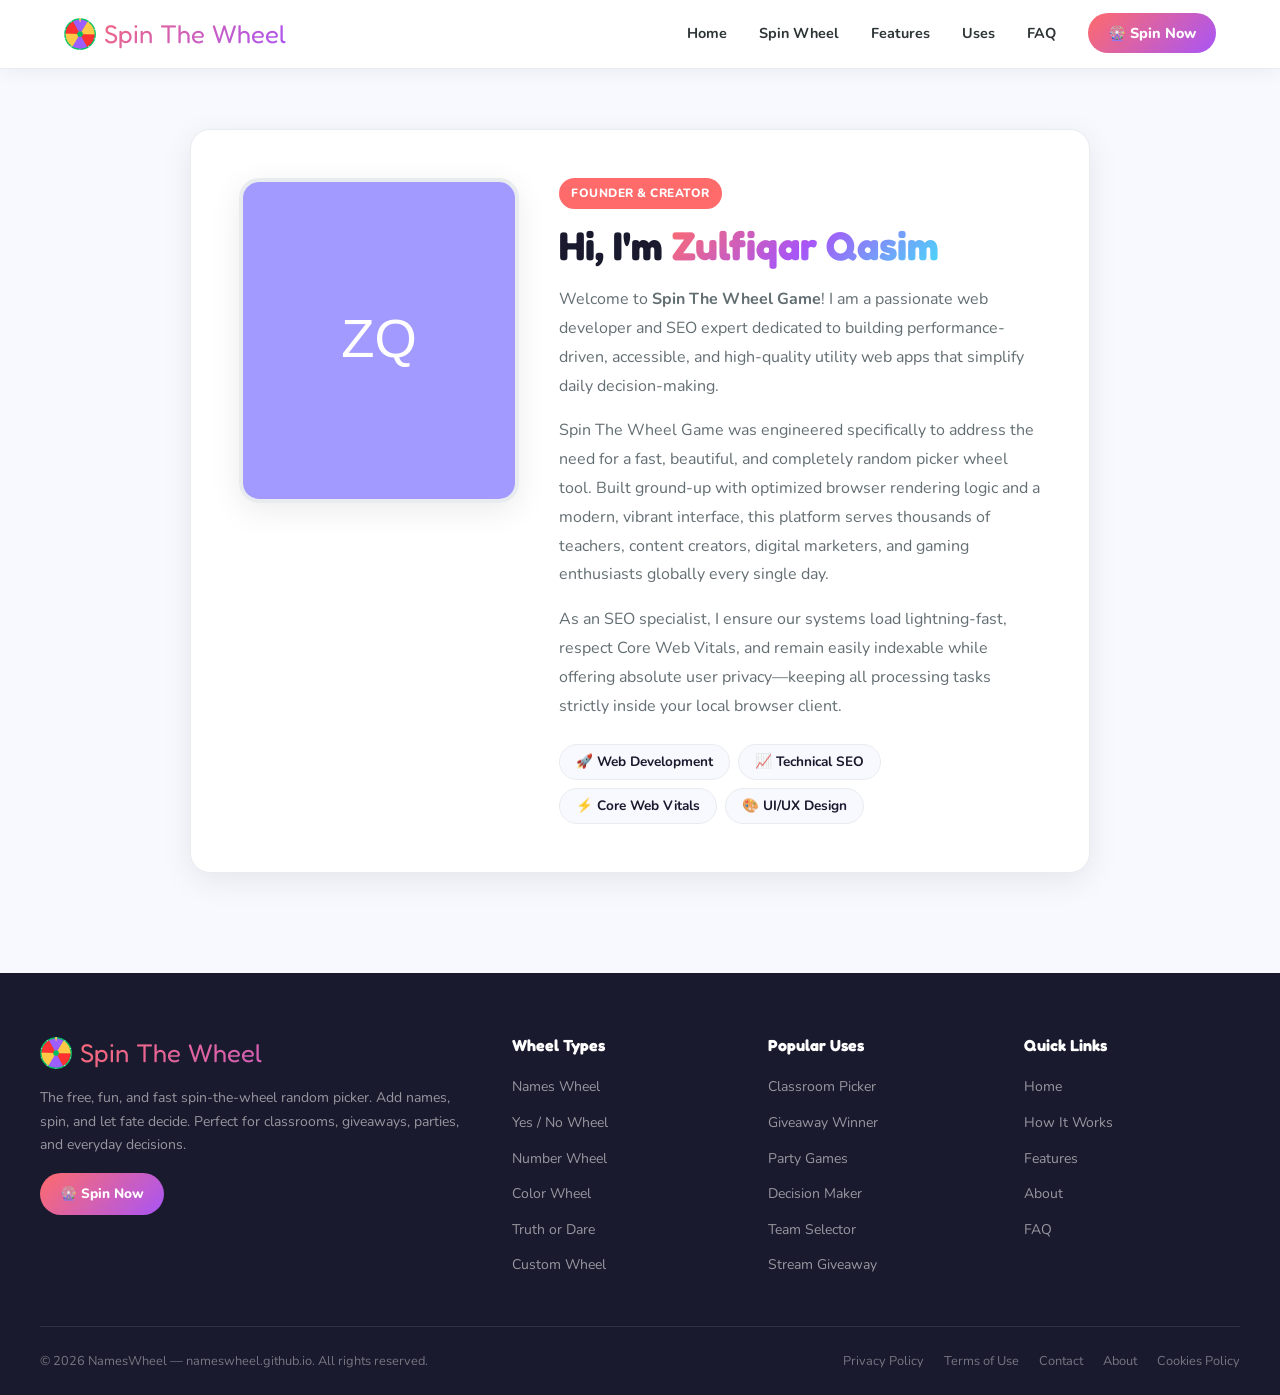
==== commit 15fc8215: "Update about.html" ====
--- a/about.html
+++ b/about.html
@@ -4,7 +4,7 @@
   <meta charset="UTF-8" />
   <meta name="viewport" content="width=device-width, initial-scale=1.0" />
   <title>About Us – Spin The Wheel Game</title>
-  <meta name="description" content="Meet Zulfiqar Qasim, the web developer and SEO expert behind Names On Wheel. Learn more about our high-performance random picker tool." />
+  <meta name="description" content="Meet Zulfiqar Qasim, the web developer and SEO expert behind Spin The Wheel Game. Learn more about our high-performance random picker tool." />
   <meta name="author" content="Zulfiqar Qasim" />
   <link rel="canonical" href="https://wheelgame.github.io/about" />
   <link rel="icon" type="image/png" sizes="32x32" href="/favicon.png">
@@ -53,9 +53,9 @@
           <span class="author-badge">Founder & Creator</span>
           <h1>Hi, I'm <span class="gradient-text">Zulfiqar Qasim</span></h1>
           
-          <p>Welcome to <strong>Names On Wheel</strong>! I am a passionate web developer and SEO expert dedicated to building performance-driven, accessible, and high-quality utility web apps that simplify daily decision-making.</p>
+          <p>Welcome to <strong>Spin The Wheel Game</strong>! I am a passionate web developer and SEO expert dedicated to building performance-driven, accessible, and high-quality utility web apps that simplify daily decision-making.</p>
           
-          <p>Names On Wheel was engineered specifically to address the need for a fast, beautiful, and completely random picker wheel tool. Built ground-up with optimized browser rendering logic and a modern, vibrant interface, this platform serves thousands of teachers, content creators, digital marketers, and gaming enthusiasts globally every single day.</p>
+          <p>Spin The Wheel Game was engineered specifically to address the need for a fast, beautiful, and completely random picker wheel tool. Built ground-up with optimized browser rendering logic and a modern, vibrant interface, this platform serves thousands of teachers, content creators, digital marketers, and gaming enthusiasts globally every single day.</p>
           
           <p>As an SEO specialist, I ensure our systems load lightning-fast, respect Core Web Vitals, and remain easily indexable while offering absolute user privacy—keeping all processing tasks strictly inside your local browser client.</p>
 
